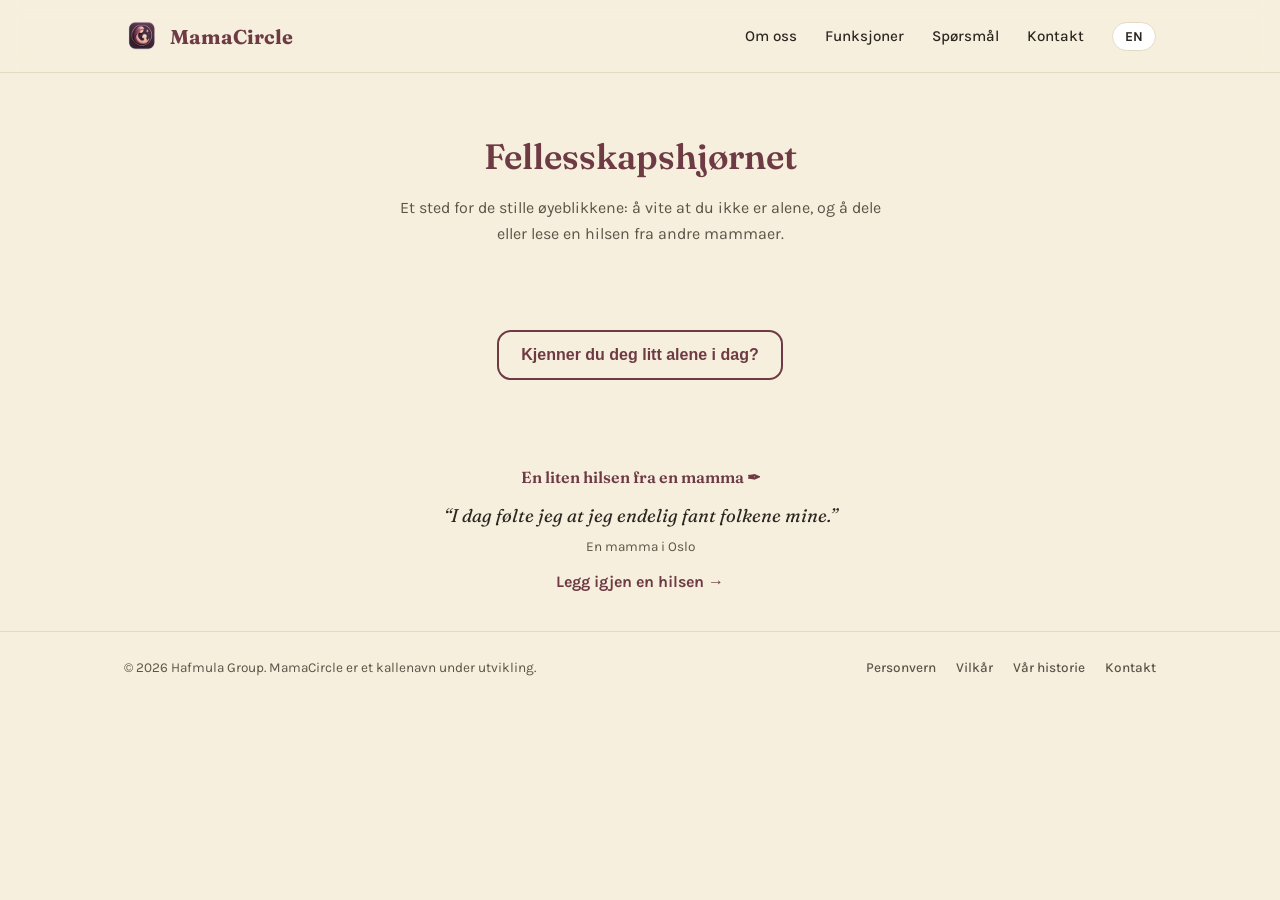
==== community.html @ 59603809 "Declutter the homepage: 15 sections down to 8 Folds languages badges + a short founder mention into " ====
<!doctype html>
<html lang="nb" data-lang="nb">
<head>
<meta charset="UTF-8">
<meta name="viewport" content="width=device-width, initial-scale=1.0">
<title>Fellesskapshjørnet – MamaCircle</title>
<meta name="description" content="Et sted for de stille øyeblikkene: å vite at du ikke er alene, og å dele eller lese en hilsen fra andre mammaer.">
<meta property="og:title" content="Fellesskapshjørnet – MamaCircle">
<meta property="og:description" content="Et sted for de stille øyeblikkene: å vite at du ikke er alene, og å dele eller lese en hilsen fra andre mammaer.">
<meta property="og:image" content="https://mamacircle.no/assets/icons/og-image.jpg">
<meta property="og:type" content="website">
<meta property="og:url" content="https://mamacircle.no/community.html">
<meta name="twitter:card" content="summary_large_image">
<link rel="icon" type="image/png" sizes="32x32" href="assets/icons/favicon-32.png">
<link rel="icon" type="image/png" sizes="16x16" href="assets/icons/favicon-16.png">
<link rel="apple-touch-icon" sizes="180x180" href="assets/icons/apple-touch-icon.png">
<link rel="preconnect" href="https://fonts.googleapis.com">
<link rel="preconnect" href="https://fonts.gstatic.com" crossorigin>
<link href="https://fonts.googleapis.com/css2?family=Fraunces:opsz,wght@9..144,600;9..144,700&family=Karla:wght@400;500;700&display=swap" rel="stylesheet">
<link rel="stylesheet" href="styles.css">
</head>
<body>

<header class="site-header">
  <div class="wrap header-inner">
    <a class="brand" href="index.html">
      <img src="assets/icons/logo-96.png" alt="" width="36" height="36">
      <span>MamaCircle</span>
    </a>
    <nav class="header-nav">
      <a href="index.html#about" data-i18n="nav.about">Om oss</a>
      <a href="index.html#features" data-i18n="nav.features">Funksjoner</a>
      <a href="faq.html" data-i18n="nav.faq">Spørsmål</a>
      <a href="contact.html" data-i18n="nav.contact">Kontakt</a>
      <button id="lang-toggle" class="lang-toggle" aria-label="Switch language">EN</button>
    </nav>
  </div>
</header>

<main>

  <section class="community-intro">
    <div class="wrap section-teaser">
      <h1 data-i18n="community.page_heading">Fellesskapshjørnet</h1>
      <p data-i18n="community.page_intro">Et sted for de stille øyeblikkene: å vite at du ikke er alene, og å dele eller lese en hilsen fra andre mammaer.</p>
    </div>
  </section>

  <section id="alone" class="alone">
    <div class="wrap alone-inner">
      <button id="alone-prompt-btn" type="button" class="btn btn-secondary" data-i18n="alone.prompt">Kjenner du deg litt alene i dag?</button>
      <div id="alone-reveal" class="alone-reveal" hidden>
        <h3 data-i18n="alone.title">Du er ikke alene.</h3>
        <p data-i18n="alone.body">Et sted i vår krets er det sikkert en annen mamma som er våken med babyen sin akkurat nå, og lurer på om hun er den eneste som har det slik.</p>
        <a class="link-more" href="https://groups.google.com/g/mamacircle-testers" target="_blank" rel="noopener" data-i18n="alone.cta">Bli med i kretsen →</a>
      </div>
    </div>
  </section>

  <section id="note" class="note">
    <div class="wrap note-inner">
      <h3 data-i18n="note.heading">En liten hilsen fra en mamma ✒︎</h3>
      <p id="little-note-text" class="note-text"></p>
      <p id="little-note-place" class="note-place"></p>
      <a class="link-more" href="note.html" data-i18n="note.cta">Legg igjen en hilsen →</a>
    </div>
  </section>

</main>

<footer class="site-footer">
  <div class="wrap footer-inner">
    <span data-i18n="footer.copy">© 2026 Hafmula Group. MamaCircle er et kallenavn under utvikling.</span>
    <div class="footer-links">
      <a href="https://cashmula.github.io/mamacircle-legal/" target="_blank" rel="noopener" data-i18n="footer.privacy">Personvern</a>
      <a href="https://cashmula.github.io/mamacircle-legal/terms/" target="_blank" rel="noopener" data-i18n="footer.terms">Vilkår</a>
      <a href="founder.html" data-i18n="footer.founder">Vår historie</a>
      <a href="contact.html" data-i18n="footer.contact">Kontakt</a>
    </div>
  </div>
</footer>

<script src="i18n.js"></script>
<script src="site.js"></script>
</body>
</html>
---- styles.css ----
:root {
  --cream: #F6EFDD;
  --blush: #E8B4BC;
  --rosewood: #6E3B45;
  --sage: #7E8F6C;
  --mist: #9FB7C0;
  --surface: #FFFFFF;
  --surface-muted: #FBF6EA;
  --border: #E4D9C2;
  --ink: #2C2620;
  --ink-soft: #5C5347;
  --gold: #D9B76A;
}

@media (prefers-color-scheme: dark) {
  :root {
    --cream: #10262D;
    --blush: #B98089;
    --rosewood: #E0A3AC;
    --sage: #A9BD97;
    --mist: #BCD3DA;
    --surface: #16303A;
    --surface-muted: #1B3A45;
    --border: #2A4A55;
    --ink: #F2E9D8;
    --ink-soft: #C9BEAC;
    --gold: #E4C687;
  }
}

* { box-sizing: border-box; }

html, body {
  margin: 0;
  padding: 0;
  background: var(--cream);
  color: var(--ink);
  font-family: "Karla", sans-serif;
  scroll-behavior: smooth;
}

h1, h2, h3 {
  font-family: "Fraunces", serif;
  font-weight: 600;
  line-height: 1.15;
  margin: 0 0 0.5em;
  color: var(--rosewood);
}

p { line-height: 1.6; color: var(--ink-soft); }

a { color: var(--rosewood); text-decoration: none; }
a:hover { text-decoration: underline; }

.wrap {
  max-width: 1080px;
  margin: 0 auto;
  padding: 0 24px;
}

/* Header */
.site-header {
  position: sticky;
  top: 0;
  z-index: 10;
  background: color-mix(in srgb, var(--cream) 88%, transparent);
  backdrop-filter: blur(8px);
  border-bottom: 1px solid var(--border);
}

.header-inner {
  display: flex;
  align-items: center;
  justify-content: space-between;
  height: 72px;
}

.brand {
  display: flex;
  align-items: center;
  gap: 10px;
  font-family: "Fraunces", serif;
  font-weight: 700;
  font-size: 1.25rem;
  color: var(--rosewood);
}
.brand img { border-radius: 10px; }

.header-nav {
  display: flex;
  align-items: center;
  gap: 28px;
}
.header-nav a {
  color: var(--ink);
  font-weight: 500;
  font-size: 0.95rem;
}

.lang-toggle {
  border: 1px solid var(--border);
  background: var(--surface);
  color: var(--ink);
  font-family: "Karla", sans-serif;
  font-weight: 700;
  font-size: 0.85rem;
  padding: 6px 12px;
  border-radius: 999px;
  cursor: pointer;
}
.lang-toggle:hover { border-color: var(--rosewood); color: var(--rosewood); }

/* Hero */
.hero { padding: 64px 0 40px; }

.hero-inner {
  display: grid;
  grid-template-columns: 1.1fr 1fr;
  gap: 48px;
  align-items: center;
}

.hero-copy h1 {
  font-size: clamp(2.1rem, 4vw, 3.2rem);
  max-width: 14ch;
}

.hero-sub {
  font-size: 1.15rem;
  max-width: 42ch;
  margin-bottom: 28px;
}

.hero-actions {
  margin-bottom: 14px;
  display: flex;
  flex-wrap: wrap;
  gap: 14px;
}

.btn {
  display: inline-flex;
  align-items: center;
  gap: 10px;
  padding: 14px 22px;
  border-radius: 14px;
  font-weight: 700;
  font-size: 1rem;
  cursor: pointer;
  border: 2px solid transparent;
}

.btn-secondary {
  background: transparent;
  border-color: var(--rosewood);
  color: var(--rosewood);
}
.btn-secondary:hover { background: color-mix(in srgb, var(--rosewood) 10%, transparent); text-decoration: none; }

.btn-primary {
  background: var(--rosewood);
  color: var(--cream);
}
.btn-primary:hover { background: color-mix(in srgb, var(--rosewood) 88%, black); text-decoration: none; }

.play-badge small {
  display: block;
  font-weight: 400;
  font-size: 0.72rem;
  opacity: 0.85;
  text-transform: none;
}
.play-badge span { line-height: 1.2; font-size: 1.05rem; }

.hero-note {
  font-size: 0.85rem;
  color: var(--ink-soft);
  max-width: 38ch;
}

.hero-art {
  position: relative;
  height: 420px;
  display: flex;
  justify-content: center;
}
.phone-shot {
  position: absolute;
  width: 200px;
  border-radius: 22px;
  box-shadow: 0 24px 48px -12px color-mix(in srgb, var(--rosewood) 35%, transparent);
  border: 6px solid var(--surface);
}
.phone-shot-1 { top: 0; left: 38%; z-index: 2; }
.phone-shot-2 { top: 60px; left: 4%; transform: rotate(-6deg); z-index: 1; }

/* Features */
.features { padding: 56px 0; background: var(--surface-muted); border-top: 1px solid var(--border); border-bottom: 1px solid var(--border); }
.features h2 { text-align: center; font-size: clamp(1.6rem, 3vw, 2.2rem); margin-bottom: 40px; }

.feature-grid {
  display: grid;
  grid-template-columns: repeat(4, 1fr);
  gap: 24px;
}

.feature-card {
  background: var(--surface);
  border: 1px solid var(--border);
  border-radius: 18px;
  padding: 20px;
  display: flex;
  flex-direction: column;
}

.feature-shot {
  width: 100%;
  border-radius: 12px;
  margin-bottom: 16px;
  border: 1px solid var(--border);
}

.feature-card h3 {
  font-size: 1.1rem;
  margin-bottom: 8px;
}

.feature-card p {
  font-size: 0.92rem;
  margin: 0;
}

/* Privacy */
.privacy { padding: 64px 0; }
.privacy-inner {
  display: grid;
  grid-template-columns: 1fr auto;
  gap: 48px;
  align-items: center;
}

.privacy-list {
  padding: 0;
  margin: 0 0 20px;
  list-style: none;
  display: flex;
  flex-direction: column;
  gap: 12px;
}
.privacy-list li {
  padding-left: 28px;
  position: relative;
  color: var(--ink-soft);
}
.privacy-list li::before {
  content: "✓";
  position: absolute;
  left: 0;
  color: var(--sage);
  font-weight: 700;
}

.link-more { font-weight: 700; }

.privacy-art {
  width: 160px;
  height: 160px;
  border-radius: 32px;
  background: var(--surface-muted);
  border: 1px solid var(--border);
  display: flex;
  align-items: center;
  justify-content: center;
}

/* Hero additions: kicker, tagline, needs-today chips */
.hero-kicker {
  font-family: "Karla", sans-serif;
  font-weight: 700;
  font-size: 0.85rem;
  letter-spacing: 0.03em;
  text-transform: uppercase;
  color: var(--sage);
  margin: 0 0 10px;
}
.hero-tagline {
  font-family: "Fraunces", serif;
  font-weight: 600;
  font-size: 1.15rem;
  color: var(--rosewood);
  margin: -8px 0 16px;
}
.hero-needs { margin-top: 28px; }
.hero-needs-heading {
  font-weight: 700;
  font-size: 0.9rem;
  color: var(--ink);
  margin: 0 0 10px;
}
.hero-needs-row { display: flex; flex-wrap: wrap; gap: 10px; }
.need-chip {
  display: inline-block;
  padding: 8px 14px;
  border-radius: 999px;
  background: var(--surface);
  border: 1px solid var(--border);
  color: var(--ink);
  font-size: 0.85rem;
  font-weight: 500;
}
.need-chip:hover { border-color: var(--rosewood); color: var(--rosewood); text-decoration: none; }

/* About */
.about { padding: 56px 0; }
.about h2 { text-align: center; margin-bottom: 32px; font-size: clamp(1.6rem, 3vw, 2.2rem); }
.about-grid { display: grid; grid-template-columns: repeat(3, 1fr); gap: 24px; }
.about-card {
  background: var(--surface);
  border: 1px solid var(--border);
  border-radius: 18px;
  padding: 22px;
}
.about-card h3 { font-size: 1.05rem; margin-bottom: 8px; }
.about-card p { font-size: 0.92rem; margin: 0; }
.about .language-badges { margin-top: 32px; }
.about-founder-mention { text-align: center; font-size: 0.9rem; color: var(--ink-soft); margin-top: 12px; }
.about-founder-mention .link-more { margin-left: 6px; }

/* Founder */
.founder { padding: 64px 0; background: var(--surface-muted); border-top: 1px solid var(--border); border-bottom: 1px solid var(--border); }
.founder-inner { max-width: 720px; margin: 0 auto; text-align: center; }
.founder-copy { text-align: left; }
.founder-copy h2 { text-align: center; margin-bottom: 20px; }
.founder-signature {
  font-family: "Fraunces", serif;
  font-weight: 700;
  color: var(--rosewood);
  margin-top: 20px;
}

/* Languages */
.languages { padding: 56px 0; text-align: center; }
.languages h2 { margin-bottom: 24px; font-size: clamp(1.6rem, 3vw, 2.2rem); }
.language-badges { display: flex; flex-wrap: wrap; justify-content: center; gap: 10px; margin-bottom: 20px; }
.lang-badge {
  padding: 8px 16px;
  border-radius: 999px;
  background: var(--surface);
  border: 1px solid var(--border);
  font-size: 0.9rem;
  font-weight: 500;
}
.languages-tagline {
  font-family: "Fraunces", serif;
  font-weight: 600;
  color: var(--rosewood);
  font-size: 1.1rem;
  margin: 0;
}

/* Men With Babies */
.menwithbabies { padding: 8px 0 40px; }
.menwithbabies-inner {
  max-width: 480px;
  margin: 0 auto;
  text-align: center;
  background: var(--surface);
  border: 1px dashed var(--border);
  border-radius: 18px;
  padding: 24px;
}
.badge-soon {
  display: inline-block;
  background: var(--gold);
  color: var(--ink);
  font-weight: 700;
  font-size: 0.72rem;
  text-transform: uppercase;
  letter-spacing: 0.04em;
  padding: 4px 12px;
  border-radius: 999px;
  margin-bottom: 10px;
}
.menwithbabies-inner h3 { margin-bottom: 6px; font-size: 1.05rem; }
.menwithbabies-inner p { margin: 0; font-size: 0.9rem; }

/* Community teaser (homepage) + intro (community.html) */
.community-teaser { padding: 56px 0; }
.community-intro { padding: 64px 0 24px; }
.community-intro h1 { text-align: center; font-size: clamp(1.6rem, 3vw, 2.2rem); }

/* You're not alone */
.alone { padding: 48px 0; text-align: center; }
.alone-inner { max-width: 560px; margin: 0 auto; }
.alone-reveal {
  margin-top: 20px;
  padding: 20px;
  background: var(--surface-muted);
  border: 1px solid var(--border);
  border-radius: 18px;
}
.alone-reveal h3 { margin-bottom: 8px; }
.alone-reveal p { margin-bottom: 12px; }

/* Little note */
.note { padding: 40px 0; text-align: center; }
.note-inner { max-width: 520px; margin: 0 auto; }
.note h3 { font-size: 1rem; margin-bottom: 14px; }
.note-text {
  font-family: "Fraunces", serif;
  font-style: italic;
  font-size: 1.15rem;
  color: var(--ink);
  margin: 0 0 6px;
}
.note-place { font-size: 0.85rem; color: var(--ink-soft); margin: 0 0 14px; }

/* Leave-a-note page (note.html): a real form, not a mailto link */
.write-note { padding: 64px 0 80px; }
.write-note h2 { font-size: clamp(1.6rem, 3vw, 2.2rem); }
.note-form { display: flex; flex-direction: column; gap: 10px; margin-top: 20px; text-align: left; }
.note-form label { font-size: 0.85rem; color: var(--ink-soft); margin-top: 6px; }
.note-form textarea,
.note-form input[type="text"] {
  padding: 12px 16px;
  border-radius: 12px;
  border: 1px solid var(--border);
  background: var(--surface);
  color: var(--ink);
  font-family: "Karla", sans-serif;
  font-size: 0.95rem;
  resize: vertical;
}
.note-form button { margin-top: 6px; align-self: flex-start; }
.note-form-note { font-size: 0.85rem; color: var(--ink-soft); margin-top: 16px; }

/* Stats */
.stats { padding: 56px 0; text-align: center; background: var(--surface-muted); border-top: 1px solid var(--border); border-bottom: 1px solid var(--border); }
.stats h2 { margin-bottom: 20px; font-size: clamp(1.6rem, 3vw, 2.2rem); }
.stats-numbers { display: flex; justify-content: center; gap: 48px; flex-wrap: wrap; }
.stat-item { display: flex; flex-direction: column; align-items: center; }
.stat-number {
  font-family: "Fraunces", serif;
  font-weight: 700;
  font-size: clamp(1.8rem, 4vw, 2.6rem);
  color: var(--rosewood);
}
.stat-label { font-size: 0.85rem; color: var(--ink-soft); text-transform: uppercase; letter-spacing: 0.03em; }

/* Testimonials */
.testimonials { padding: 56px 0; }
.testimonials h2 { text-align: center; margin-bottom: 24px; font-size: clamp(1.6rem, 3vw, 2.2rem); }
.testimonials-empty, #testimonials-empty { text-align: center; max-width: 440px; margin: 0 auto; }
.testimonials-list { display: grid; grid-template-columns: repeat(3, 1fr); gap: 20px; }
.testimonial-card {
  background: var(--surface);
  border: 1px solid var(--border);
  border-radius: 18px;
  padding: 20px;
  margin: 0;
}
.testimonial-card p { font-style: italic; margin: 0 0 10px; }
.testimonial-card cite { font-size: 0.85rem; color: var(--ink-soft); }

/* Contact */
.contact { padding: 56px 0; text-align: center; }
.contact h2 { margin-bottom: 8px; }
.contact-buttons { display: flex; flex-wrap: wrap; justify-content: center; gap: 12px; margin-top: 20px; }

/* Newsletter */
.newsletter { padding: 56px 0; background: var(--surface-muted); border-top: 1px solid var(--border); border-bottom: 1px solid var(--border); text-align: center; }
.newsletter-inner { max-width: 480px; margin: 0 auto; }
.newsletter-form { display: flex; gap: 10px; margin-top: 20px; }
.newsletter-form input {
  flex: 1;
  padding: 12px 16px;
  border-radius: 12px;
  border: 1px solid var(--border);
  background: var(--surface);
  color: var(--ink);
  font-family: "Karla", sans-serif;
  font-size: 0.95rem;
}
.newsletter-status { margin-top: 14px; font-size: 0.9rem; color: var(--ink-soft); }
.newsletter-secondary { display: block; margin-top: 18px; font-size: 0.85rem; }

/* FAQ */
.faq { padding: 56px 0 80px; }
.faq h2 { text-align: center; margin-bottom: 32px; font-size: clamp(1.6rem, 3vw, 2.2rem); }
.faq-item {
  max-width: 720px;
  margin: 0 auto 24px;
  padding-bottom: 24px;
  border-bottom: 1px solid var(--border);
}
.faq-item:last-child { border-bottom: none; }
.faq-item h3 { font-size: 1.05rem; margin-bottom: 6px; color: var(--ink); }
.faq-item p { margin: 0; font-size: 0.95rem; }

/* Homepage teaser stubs (faq/contact/founder full content lives on its own
   page; these are the short "read more" previews left at the same section
   id so old anchor links keep resolving to something real). */
.section-teaser { max-width: 560px; margin: 0 auto; text-align: center; }
.section-teaser p { margin: 0 0 12px; }

/* Footer */
.site-footer {
  border-top: 1px solid var(--border);
  padding: 28px 0;
}
.footer-inner {
  display: flex;
  justify-content: space-between;
  align-items: center;
  flex-wrap: wrap;
  gap: 12px;
  font-size: 0.85rem;
  color: var(--ink-soft);
}
.footer-links { display: flex; gap: 20px; }
.footer-links a { color: var(--ink-soft); font-weight: 500; }
.footer-links a:hover { color: var(--rosewood); }

@media (max-width: 900px) {
  .feature-grid { grid-template-columns: repeat(2, 1fr); }
  .hero-inner { grid-template-columns: 1fr; }
  .hero-art { height: 320px; margin-top: 24px; }
  .privacy-inner { grid-template-columns: 1fr; text-align: center; }
  .privacy-list { text-align: left; }
  .privacy-art { margin: 0 auto; }
  .about-grid { grid-template-columns: 1fr; }
  .testimonials-list { grid-template-columns: 1fr; }
  .founder-copy { text-align: center; }
}

@media (max-width: 620px) {
  .header-nav { gap: 14px; }
  .header-nav a:not(.lang-toggle) { display: none; }
  .feature-grid { grid-template-columns: 1fr; }
  .hero { padding: 40px 0 24px; }
  .hero-art { height: 280px; }
  .phone-shot { width: 150px; }
  .newsletter-form { flex-direction: column; }
  .stats-numbers { gap: 28px; }
}
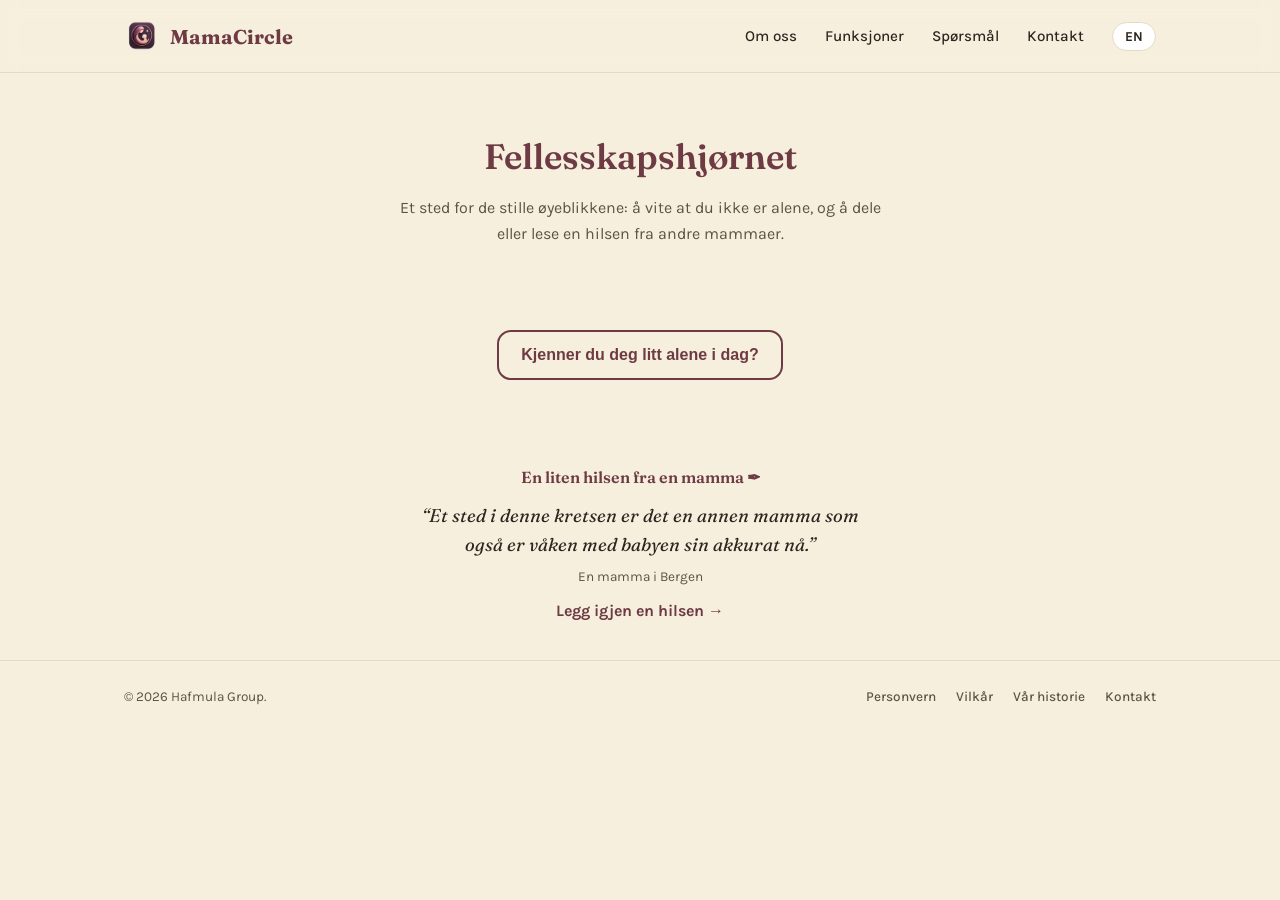
==== commit 53926d9c: "Clarify download steps, drop working-name disclaimer, update FAQ copy Adds a numbered "how to get th" ====
--- a/community.html
+++ b/community.html
@@ -29,7 +29,7 @@
     </a>
     <nav class="header-nav">
       <a href="index.html#about" data-i18n="nav.about">Om oss</a>
-      <a href="index.html#features" data-i18n="nav.features">Funksjoner</a>
+      <a href="features.html" data-i18n="nav.features">Funksjoner</a>
       <a href="faq.html" data-i18n="nav.faq">Spørsmål</a>
       <a href="contact.html" data-i18n="nav.contact">Kontakt</a>
       <button id="lang-toggle" class="lang-toggle" aria-label="Switch language">EN</button>
@@ -70,7 +70,7 @@
 
 <footer class="site-footer">
   <div class="wrap footer-inner">
-    <span data-i18n="footer.copy">© 2026 Hafmula Group. MamaCircle er et kallenavn under utvikling.</span>
+    <span data-i18n="footer.copy">© 2026 Hafmula Group.</span>
     <div class="footer-links">
       <a href="https://cashmula.github.io/mamacircle-legal/" target="_blank" rel="noopener" data-i18n="footer.privacy">Personvern</a>
       <a href="https://cashmula.github.io/mamacircle-legal/terms/" target="_blank" rel="noopener" data-i18n="footer.terms">Vilkår</a>
--- a/styles.css
+++ b/styles.css
@@ -172,11 +172,51 @@
 }
 .play-badge span { line-height: 1.2; font-size: 1.05rem; }
 
+.btn-disabled {
+  position: relative;
+  opacity: 0.5;
+  cursor: not-allowed;
+  pointer-events: none;
+}
+
+.coming-soon-badge {
+  position: absolute;
+  top: -8px;
+  right: -10px;
+  background: var(--rosewood);
+  color: var(--cream);
+  font-size: 0.62rem;
+  font-weight: 700;
+  text-transform: uppercase;
+  letter-spacing: 0.03em;
+  padding: 3px 8px;
+  border-radius: 999px;
+  white-space: nowrap;
+}
+
 .hero-note {
   font-size: 0.85rem;
   color: var(--ink-soft);
   max-width: 38ch;
 }
+
+.hero-download-steps {
+  font-size: 0.85rem;
+  color: var(--ink-soft);
+  max-width: 42ch;
+  margin: 0 0 14px;
+  padding-left: 0;
+}
+.hero-download-steps-heading {
+  font-weight: 700;
+  color: var(--ink);
+  margin-bottom: 6px;
+}
+.hero-download-steps-list {
+  margin: 0;
+  padding-left: 1.3em;
+}
+.hero-download-steps-list li { margin-bottom: 3px; }
 
 .hero-art {
   position: relative;
@@ -197,6 +237,7 @@
 /* Features */
 .features { padding: 56px 0; background: var(--surface-muted); border-top: 1px solid var(--border); border-bottom: 1px solid var(--border); }
 .features h2 { text-align: center; font-size: clamp(1.6rem, 3vw, 2.2rem); margin-bottom: 40px; }
+.features-teaser h2 { margin-bottom: 12px; }
 
 .feature-grid {
   display: grid;
@@ -466,6 +507,7 @@
 .contact { padding: 56px 0; text-align: center; }
 .contact h2 { margin-bottom: 8px; }
 .contact-buttons { display: flex; flex-wrap: wrap; justify-content: center; gap: 12px; margin-top: 20px; }
+.contact-business { margin-top: 28px; font-size: 0.9rem; }
 
 /* Newsletter */
 .newsletter { padding: 56px 0; background: var(--surface-muted); border-top: 1px solid var(--border); border-bottom: 1px solid var(--border); text-align: center; }
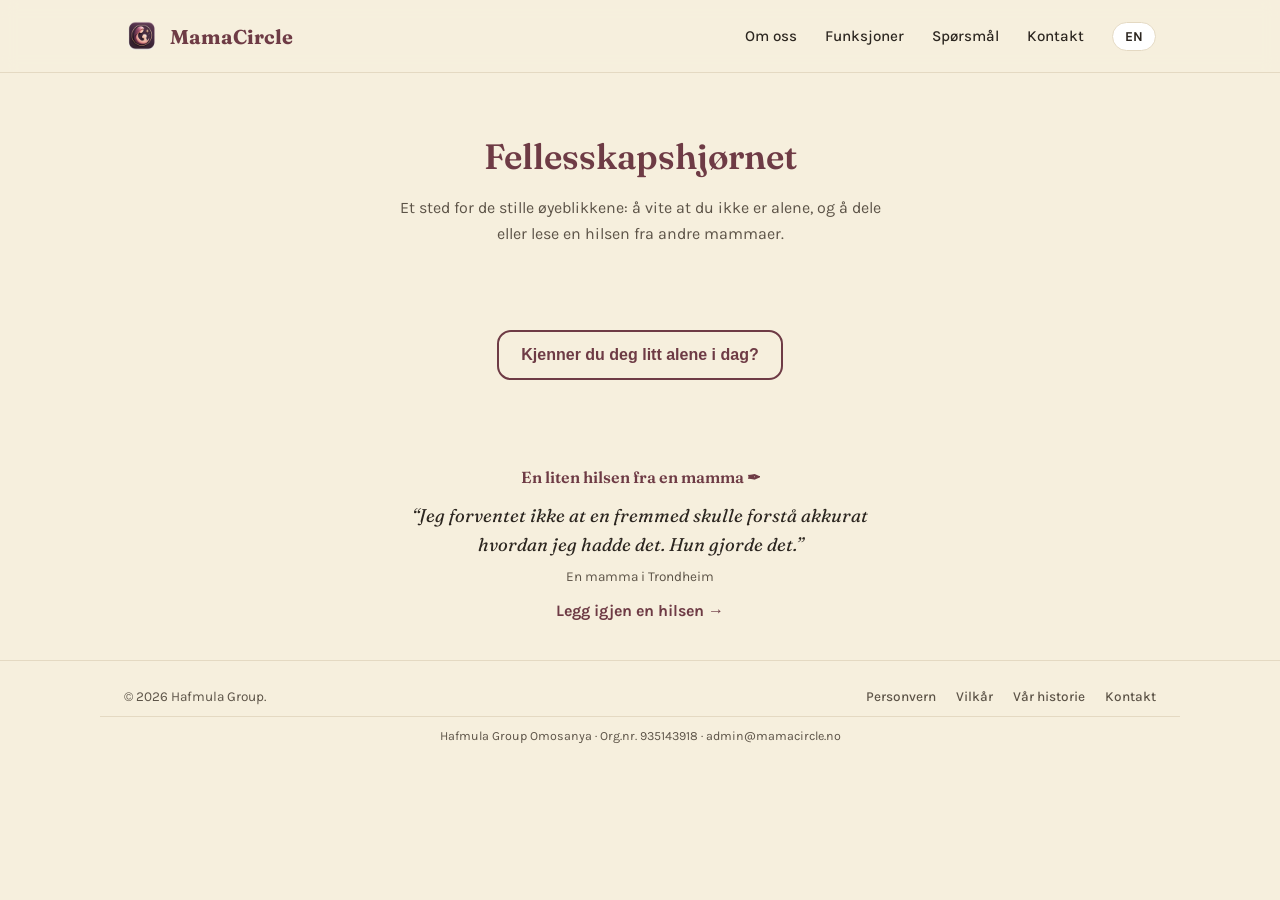
==== commit 3b5681f8: "Add org number, legal name, and contact to site footer Vipps MobilePay's Login KYC review requires o" ====
--- a/community.html
+++ b/community.html
@@ -78,6 +78,7 @@
       <a href="contact.html" data-i18n="footer.contact">Kontakt</a>
     </div>
   </div>
+  <div class="wrap footer-legal" data-i18n="footer.legal">Hafmula Group Omosanya &middot; Org.nr. 935143918 &middot; <a href="mailto:admin@mamacircle.no">admin@mamacircle.no</a></div>
 </footer>
 
 <script src="i18n.js"></script>
--- a/styles.css
+++ b/styles.css
@@ -163,36 +163,14 @@
 }
 .btn-primary:hover { background: color-mix(in srgb, var(--rosewood) 88%, black); text-decoration: none; }
 
-.play-badge small {
+.store-badge small {
   display: block;
   font-weight: 400;
   font-size: 0.72rem;
   opacity: 0.85;
   text-transform: none;
 }
-.play-badge span { line-height: 1.2; font-size: 1.05rem; }
-
-.btn-disabled {
-  position: relative;
-  opacity: 0.5;
-  cursor: not-allowed;
-  pointer-events: none;
-}
-
-.coming-soon-badge {
-  position: absolute;
-  top: -8px;
-  right: -10px;
-  background: var(--rosewood);
-  color: var(--cream);
-  font-size: 0.62rem;
-  font-weight: 700;
-  text-transform: uppercase;
-  letter-spacing: 0.03em;
-  padding: 3px 8px;
-  border-radius: 999px;
-  white-space: nowrap;
-}
+.store-badge span { line-height: 1.2; font-size: 1.05rem; }
 
 .hero-note {
   font-size: 0.85rem;
@@ -206,6 +184,9 @@
   max-width: 42ch;
   margin: 0 0 14px;
   padding-left: 0;
+}
+.hero-download-steps-iphone-note {
+  margin: 0 0 10px;
 }
 .hero-download-steps-heading {
   font-weight: 700;
@@ -561,6 +542,15 @@
 }
 .footer-links { display: flex; gap: 20px; }
 .footer-links a { color: var(--ink-soft); font-weight: 500; }
+.footer-legal {
+  margin-top: 12px;
+  padding-top: 12px;
+  border-top: 1px solid var(--border);
+  font-size: 0.78rem;
+  color: var(--ink-soft);
+  text-align: center;
+}
+.footer-legal a { color: var(--ink-soft); }
 .footer-links a:hover { color: var(--rosewood); }
 
 @media (max-width: 900px) {
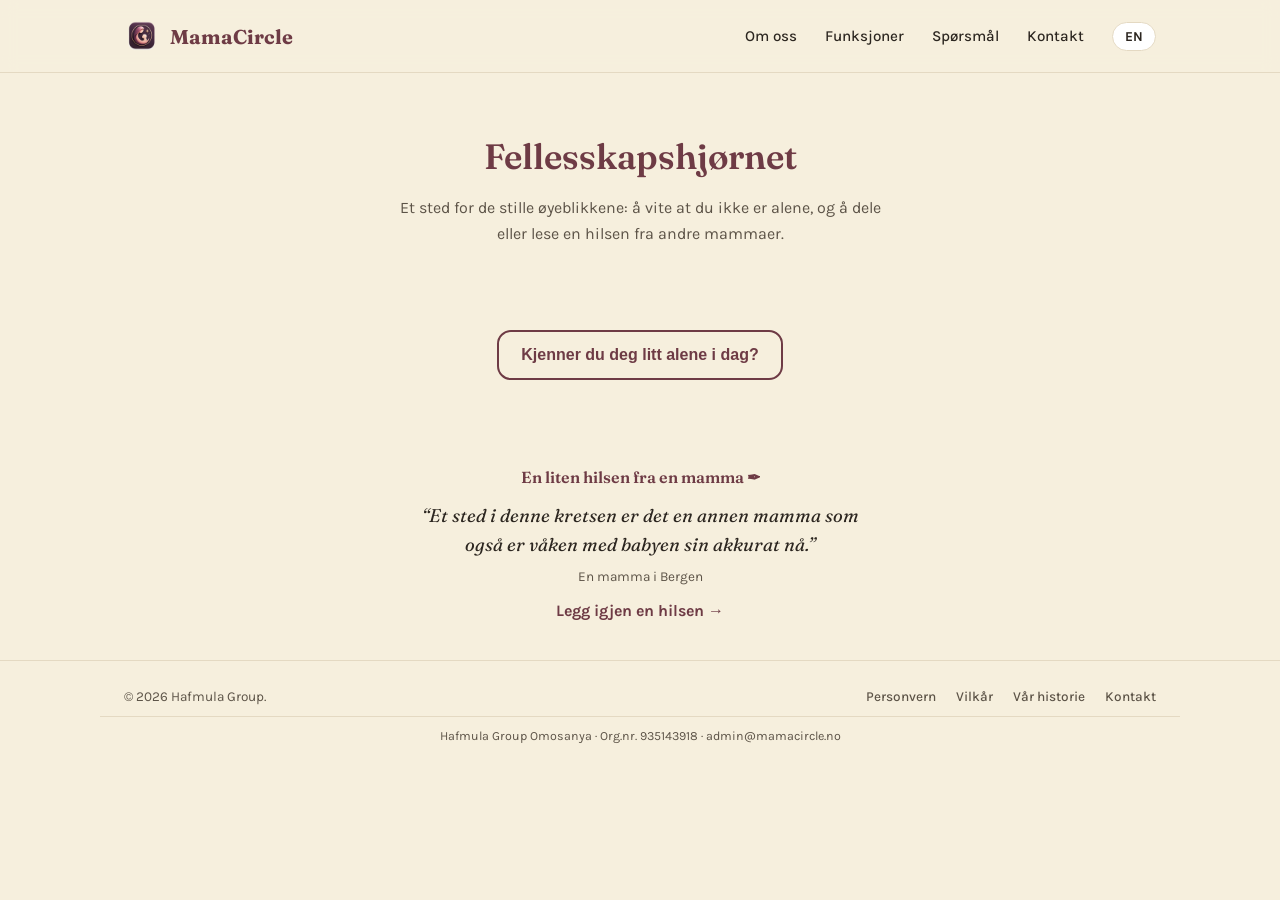
==== commit 8a85fb63: "Android is live on Google Play: link the store directly Drop the closed-testing route (tester Google" ====
--- a/community.html
+++ b/community.html
@@ -52,7 +52,7 @@
       <div id="alone-reveal" class="alone-reveal" hidden>
         <h3 data-i18n="alone.title">Du er ikke alene.</h3>
         <p data-i18n="alone.body">Et sted i vår krets er det sikkert en annen mamma som er våken med babyen sin akkurat nå, og lurer på om hun er den eneste som har det slik.</p>
-        <a class="link-more" href="https://groups.google.com/g/mamacircle-testers" target="_blank" rel="noopener" data-i18n="alone.cta">Bli med i kretsen →</a>
+        <a class="link-more" href="index.html#top" data-i18n="alone.cta">Bli med i kretsen →</a>
       </div>
     </div>
   </section>
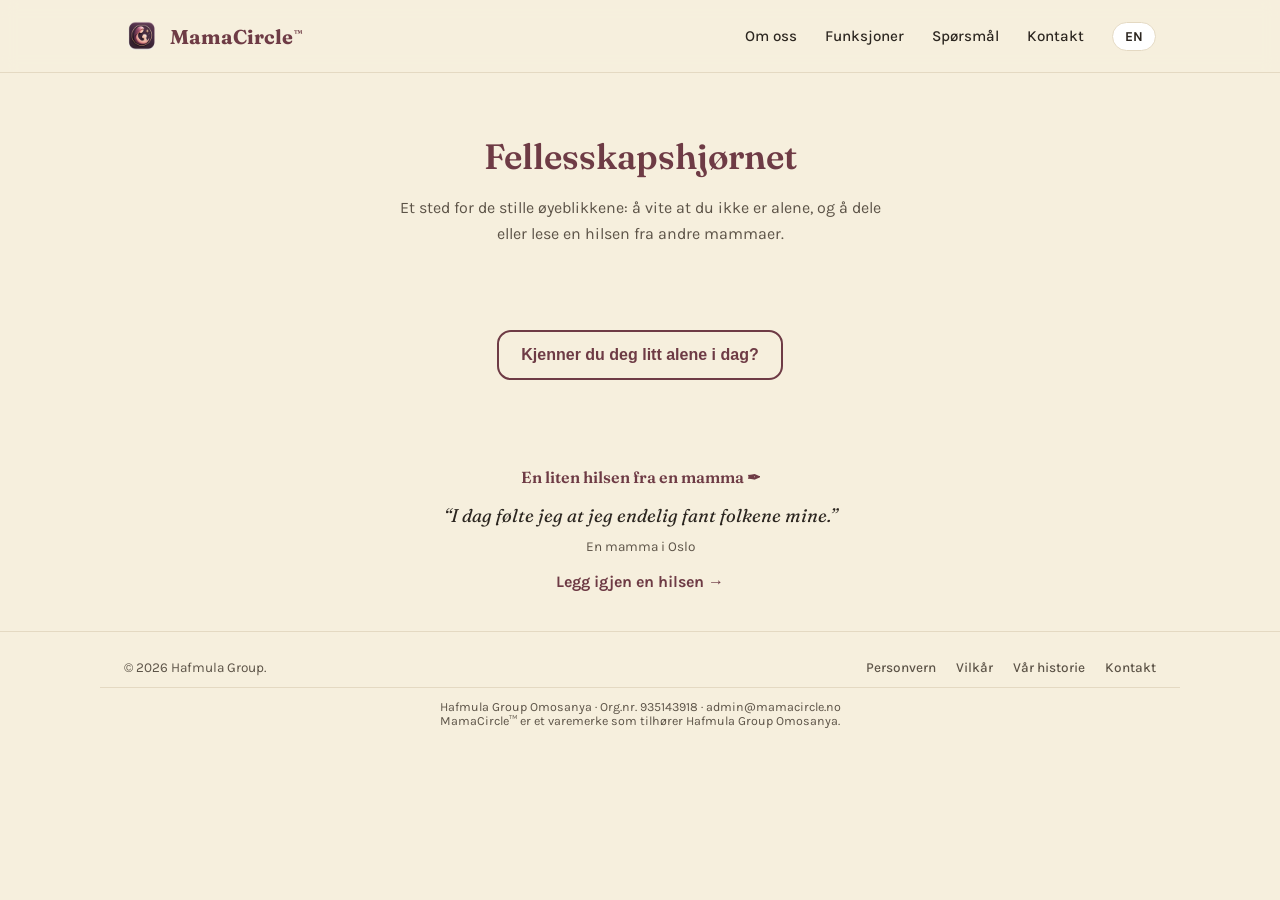
==== commit f17d8861: "MamaCircle™: trademark mark in the header and a trademark line in the footer The word mark MAMACIRCL" ====
--- a/community.html
+++ b/community.html
@@ -25,7 +25,7 @@
   <div class="wrap header-inner">
     <a class="brand" href="index.html">
       <img src="assets/icons/logo-96.png" alt="" width="36" height="36">
-      <span>MamaCircle</span>
+      <span>MamaCircle<sup class="tm" aria-hidden="true">™</sup></span>
     </a>
     <nav class="header-nav">
       <a href="index.html#about" data-i18n="nav.about">Om oss</a>
--- a/styles.css
+++ b/styles.css
@@ -575,3 +575,6 @@
   .newsletter-form { flex-direction: column; }
   .stats-numbers { gap: 28px; }
 }
+
+/* Trademark mark after the name in the header (MAMACIRCLE, application 202613365, 2026-10-31; ® once registered). */
+.brand .tm { font-size: .42em; font-weight: 500; vertical-align: super; margin-left: 1px; letter-spacing: 0; }
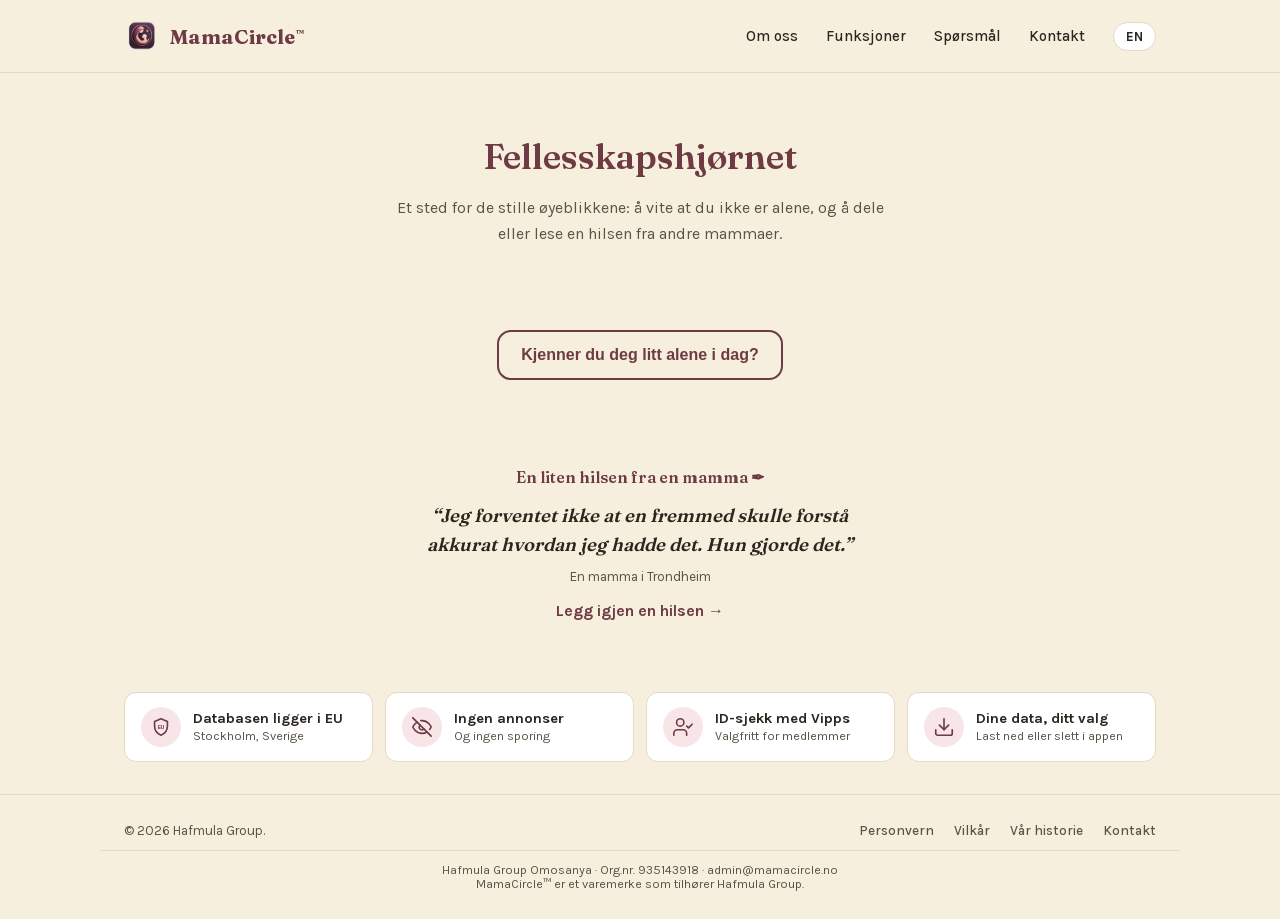
==== commit 80c521e2: "Trust strip above the footer; fonts served from this site, not Google Four tiles on the seven main p" ====
--- a/community.html
+++ b/community.html
@@ -14,9 +14,8 @@
 <link rel="icon" type="image/png" sizes="32x32" href="assets/icons/favicon-32.png">
 <link rel="icon" type="image/png" sizes="16x16" href="assets/icons/favicon-16.png">
 <link rel="apple-touch-icon" sizes="180x180" href="assets/icons/apple-touch-icon.png">
-<link rel="preconnect" href="https://fonts.googleapis.com">
-<link rel="preconnect" href="https://fonts.gstatic.com" crossorigin>
-<link href="https://fonts.googleapis.com/css2?family=Fraunces:opsz,wght@9..144,600;9..144,700&family=Karla:wght@400;500;700&display=swap" rel="stylesheet">
+<link rel="preload" href="assets/fonts/karla-latin.woff2" as="font" type="font/woff2" crossorigin>
+<link rel="preload" href="assets/fonts/fraunces-latin.woff2" as="font" type="font/woff2" crossorigin>
 <link rel="stylesheet" href="styles.css">
 </head>
 <body>
@@ -68,6 +67,30 @@
 
 </main>
 
+<section class="trust" aria-labelledby="trust-heading">
+  <div class="wrap">
+    <h2 id="trust-heading" class="visually-hidden" data-i18n="trust.heading">Personvern og trygghet</h2>
+    <ul class="trust-grid">
+      <li><a class="trust-item" href="https://cashmula.github.io/mamacircle-legal/#transfers" target="_blank" rel="noopener">
+        <span class="trust-icon" aria-hidden="true"><svg viewBox="0 0 24 24" fill="none" stroke="currentColor" stroke-width="1.8" stroke-linecap="round" stroke-linejoin="round"><path d="M12 3l7 3v5c0 4.5-3 8.5-7 10-4-1.5-7-5.5-7-10V6l7-3z"/><text x="12" y="14.6" text-anchor="middle" font-size="6.6" font-weight="700" fill="currentColor" stroke="none">EU</text></svg></span>
+        <span class="trust-text"><span class="trust-title" data-i18n="trust.eu">Databasen ligger i EU</span><span class="trust-sub" data-i18n="trust.euSub">Stockholm, Sverige</span></span>
+      </a></li>
+      <li><a class="trust-item" href="https://cashmula.github.io/mamacircle-legal/#use" target="_blank" rel="noopener">
+        <span class="trust-icon" aria-hidden="true"><svg viewBox="0 0 24 24" fill="none" stroke="currentColor" stroke-width="1.8" stroke-linecap="round" stroke-linejoin="round"><path d="M9.88 9.88a3 3 0 1 0 4.24 4.24"/><path d="M10.73 5.08A10.43 10.43 0 0 1 12 5c7 0 10 7 10 7a13.16 13.16 0 0 1-1.67 2.68"/><path d="M6.61 6.61A13.53 13.53 0 0 0 2 12s3 7 10 7a9.74 9.74 0 0 0 5.39-1.61"/><line x1="2" y1="2" x2="22" y2="22"/></svg></span>
+        <span class="trust-text"><span class="trust-title" data-i18n="trust.ads">Ingen annonser</span><span class="trust-sub" data-i18n="trust.adsSub">Og ingen sporing</span></span>
+      </a></li>
+      <li><a class="trust-item" href="https://cashmula.github.io/mamacircle-legal/#collect" target="_blank" rel="noopener">
+        <span class="trust-icon" aria-hidden="true"><svg viewBox="0 0 24 24" fill="none" stroke="currentColor" stroke-width="1.8" stroke-linecap="round" stroke-linejoin="round"><path d="M16 21v-2a4 4 0 0 0-4-4H6a4 4 0 0 0-4 4v2"/><circle cx="9" cy="7" r="4"/><polyline points="16 11 18 13 22 9"/></svg></span>
+        <span class="trust-text"><span class="trust-title" data-i18n="trust.vipps">ID-sjekk med Vipps</span><span class="trust-sub" data-i18n="trust.vippsSub">Valgfritt for medlemmer</span></span>
+      </a></li>
+      <li><a class="trust-item" href="https://cashmula.github.io/mamacircle-legal/#rights" target="_blank" rel="noopener">
+        <span class="trust-icon" aria-hidden="true"><svg viewBox="0 0 24 24" fill="none" stroke="currentColor" stroke-width="1.8" stroke-linecap="round" stroke-linejoin="round"><path d="M21 15v4a2 2 0 0 1-2 2H5a2 2 0 0 1-2-2v-4"/><polyline points="7 10 12 15 17 10"/><line x1="12" y1="15" x2="12" y2="3"/></svg></span>
+        <span class="trust-text"><span class="trust-title" data-i18n="trust.data">Dine data, ditt valg</span><span class="trust-sub" data-i18n="trust.dataSub">Last ned eller slett i appen</span></span>
+      </a></li>
+    </ul>
+  </div>
+</section>
+
 <footer class="site-footer">
   <div class="wrap footer-inner">
     <span data-i18n="footer.copy">© 2026 Hafmula Group.</span>
--- a/styles.css
+++ b/styles.css
@@ -1,3 +1,41 @@
+/* Fonts are served from this site, never from Google: loading them from
+   fonts.googleapis.com sent every visitor's IP address to Google
+   (2026-11-18). Fraunces and Karla, SIL Open Font License 1.1 (licences in
+   assets/fonts/). Variable files from Google Fonts, latin and latin-ext only;
+   the browser fetches latin-ext only for a character in its unicode-range. */
+@font-face {
+  font-family: "Fraunces";
+  font-style: normal;
+  font-weight: 600 700;
+  font-display: swap;
+  src: url(assets/fonts/fraunces-latin-ext.woff2) format("woff2");
+  unicode-range: U+0100-02BA, U+02BD-02C5, U+02C7-02CC, U+02CE-02D7, U+02DD-02FF, U+0304, U+0308, U+0329, U+1D00-1DBF, U+1E00-1E9F, U+1EF2-1EFF, U+2020, U+20A0-20AB, U+20AD-20C4, U+2113, U+2C60-2C7F, U+A720-A7FF;
+}
+@font-face {
+  font-family: "Fraunces";
+  font-style: normal;
+  font-weight: 600 700;
+  font-display: swap;
+  src: url(assets/fonts/fraunces-latin.woff2) format("woff2");
+  unicode-range: U+0000-00FF, U+0131, U+0152-0153, U+02BB-02BC, U+02C6, U+02DA, U+02DC, U+0304, U+0308, U+0329, U+2000-206F, U+20AC, U+2122, U+2191, U+2193, U+2212, U+2215, U+FEFF, U+FFFD;
+}
+@font-face {
+  font-family: "Karla";
+  font-style: normal;
+  font-weight: 400 700;
+  font-display: swap;
+  src: url(assets/fonts/karla-latin-ext.woff2) format("woff2");
+  unicode-range: U+0100-02BA, U+02BD-02C5, U+02C7-02CC, U+02CE-02D7, U+02DD-02FF, U+0304, U+0308, U+0329, U+1D00-1DBF, U+1E00-1E9F, U+1EF2-1EFF, U+2020, U+20A0-20AB, U+20AD-20C4, U+2113, U+2C60-2C7F, U+A720-A7FF;
+}
+@font-face {
+  font-family: "Karla";
+  font-style: normal;
+  font-weight: 400 700;
+  font-display: swap;
+  src: url(assets/fonts/karla-latin.woff2) format("woff2");
+  unicode-range: U+0000-00FF, U+0131, U+0152-0153, U+02BB-02BC, U+02C6, U+02DA, U+02DC, U+0304, U+0308, U+0329, U+2000-206F, U+20AC, U+2122, U+2191, U+2193, U+2212, U+2215, U+FEFF, U+FFFD;
+}
+
 :root {
   --cream: #F6EFDD;
   --blush: #E8B4BC;
@@ -578,3 +616,49 @@
 
 /* Trademark mark after the name in the header (MAMACIRCLE, application 202613365, 2026-10-31; ® once registered). */
 .brand .tm { font-size: .42em; font-weight: 500; vertical-align: super; margin-left: 1px; letter-spacing: 0; }
+
+/* Trust strip above the footer on every main page (2026-11-18). Each tile is
+   a fact the privacy policy states, linked to that section: our own words,
+   never a seal or certification mark we have not been granted. */
+.visually-hidden {
+  position: absolute; width: 1px; height: 1px; padding: 0; margin: -1px;
+  overflow: hidden; clip: rect(0 0 0 0); white-space: nowrap; border: 0;
+}
+.trust { padding: 32px 0; }
+.trust-grid {
+  list-style: none; margin: 0; padding: 0;
+  display: grid; grid-template-columns: repeat(4, 1fr); gap: 12px;
+}
+.trust-item {
+  display: flex; align-items: center; gap: 12px; height: 100%;
+  padding: 14px 16px; background: var(--surface);
+  border: 1px solid var(--border); border-radius: 12px; color: var(--ink);
+  transition: border-color .15s, transform .15s;
+}
+.trust-item:hover { text-decoration: none; border-color: var(--rosewood); transform: translateY(-1px); }
+.trust-item:focus-visible { outline: 2px solid var(--rosewood); outline-offset: 2px; }
+.trust-icon {
+  flex: none; width: 40px; height: 40px; border-radius: 50%;
+  display: grid; place-items: center; color: var(--rosewood);
+  background: color-mix(in srgb, var(--blush) 35%, transparent);
+}
+.trust-icon svg { width: 22px; height: 22px; }
+.trust-icon text { font-family: "Karla", sans-serif; }
+.trust-text { display: flex; flex-direction: column; line-height: 1.25; min-width: 0; }
+.trust-title { font-weight: 700; font-size: .92rem; }
+.trust-sub { font-size: .78rem; color: var(--ink-soft); }
+
+@media (max-width: 900px) {
+  .trust-grid { grid-template-columns: repeat(2, 1fr); }
+}
+@media (max-width: 480px) {
+  .trust { padding: 24px 0; }
+  .trust-grid { gap: 8px; }
+  .trust-item { flex-direction: column; align-items: flex-start; gap: 8px; padding: 12px; }
+  .trust-icon { width: 34px; height: 34px; }
+  .trust-icon svg { width: 19px; height: 19px; }
+}
+@media (prefers-reduced-motion: reduce) {
+  .trust-item { transition: none; }
+  .trust-item:hover { transform: none; }
+}
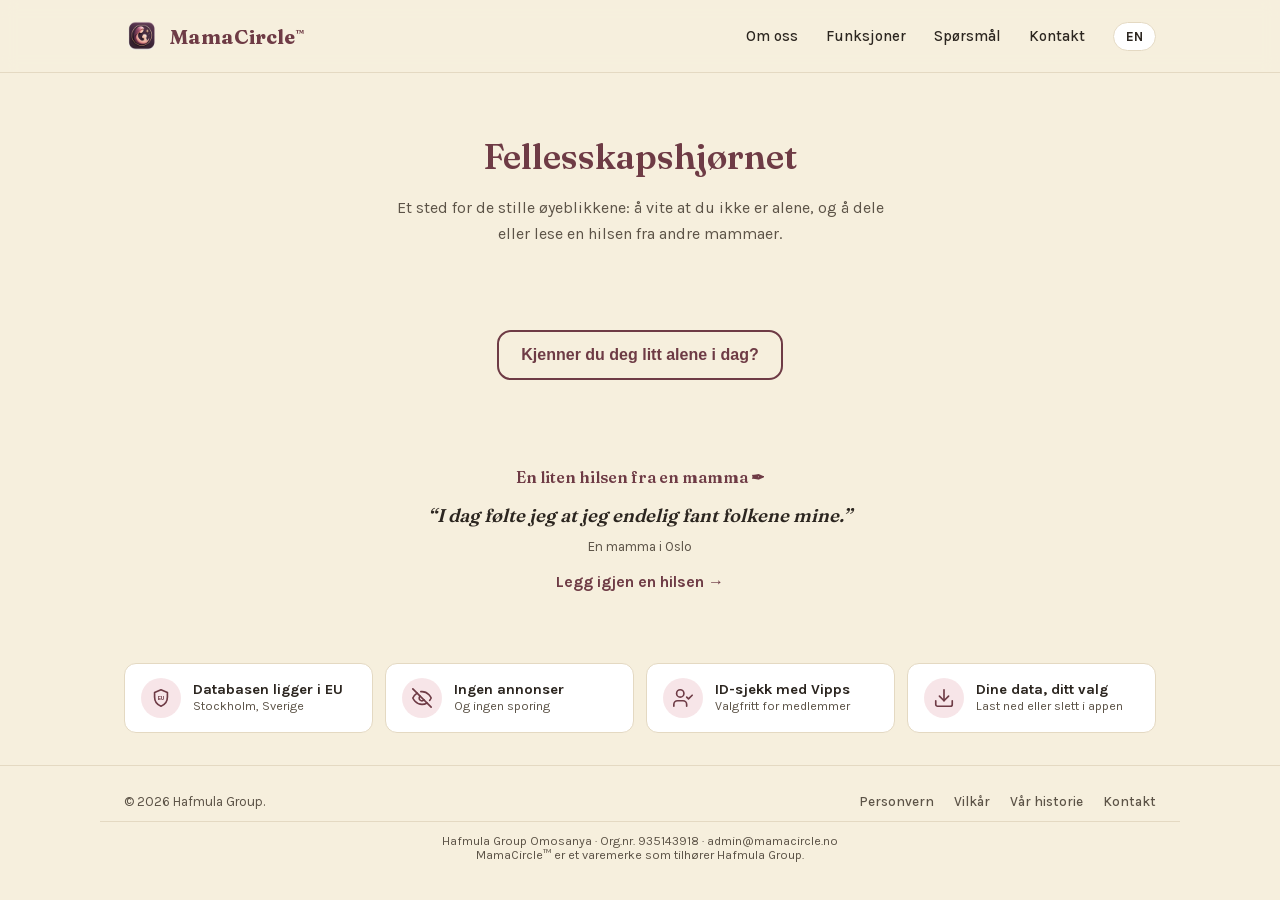
==== commit de2f9540: "Site sweep: events are live, child profile line, footer fallback, dead text - FAQ q6 said the events" ====
--- a/community.html
+++ b/community.html
@@ -101,7 +101,7 @@
       <a href="contact.html" data-i18n="footer.contact">Kontakt</a>
     </div>
   </div>
-  <div class="wrap footer-legal" data-i18n="footer.legal">Hafmula Group Omosanya &middot; Org.nr. 935143918 &middot; <a href="mailto:admin@mamacircle.no">admin@mamacircle.no</a></div>
+  <div class="wrap footer-legal" data-i18n="footer.legal">Hafmula Group Omosanya &middot; Org.nr. 935143918 &middot; <a href="mailto:admin@mamacircle.no">admin@mamacircle.no</a><br>MamaCircle™ er et varemerke som tilhører Hafmula Group.</div>
 </footer>
 
 <script src="i18n.js"></script>
--- a/styles.css
+++ b/styles.css
@@ -603,9 +603,17 @@
   .founder-copy { text-align: center; }
 }
 
-@media (max-width: 620px) {
+/* Phone header: only the brand and the language button. In em, not px, so
+   it also applies on wider screens when someone has set a larger default
+   text size in the browser: at the normal 16px it is exactly 620px, at 24px
+   it is 930px. In px, the four links stopped fitting and pushed the whole
+   page sideways at larger text sizes (found 2026-11-18). */
+@media (max-width: 38.75em) {
   .header-nav { gap: 14px; }
   .header-nav a:not(.lang-toggle) { display: none; }
+}
+
+@media (max-width: 620px) {
   .feature-grid { grid-template-columns: 1fr; }
   .hero { padding: 40px 0 24px; }
   .hero-art { height: 280px; }
@@ -662,3 +670,75 @@
   .trust-item { transition: none; }
   .trust-item:hover { transform: none; }
 }
+
+/* Partner card after the member counts (2026-11-18): MiR, with whom we
+   hosted the Lørenskog outdoor day. Their logo sits on a white chip so the
+   JPEG's white background reads as intended in dark mode too. Both photos
+   are from the day itself: adults' faces blurred, the toddlers seen from
+   behind, re-encoded without location or camera data. Wording says
+   "together with", never an endorsement MiR has not given. */
+.partner { padding: 56px 0; text-align: center; }
+.partner h2 { font-size: clamp(1.6rem, 3vw, 2.2rem); }
+.partner-card {
+  max-width: 820px; margin: 20px auto 0; overflow: hidden;
+  display: grid; grid-template-columns: 300px minmax(0, 1fr); align-items: stretch; text-align: left;
+  background: var(--surface); border: 1px solid var(--border); border-radius: 16px;
+}
+/* contain: size keeps the portrait photos from setting the card's height:
+   the column fills whatever height the text needs, never less than 422px. */
+.partner-photos { display: grid; grid-template-rows: 1fr 1fr; gap: 2px; min-height: 422px; contain: size; background: var(--border); }
+.partner-photo { display: block; width: 100%; height: 100%; object-fit: cover; object-position: 50% 42%; }
+.partner-photo-grill { object-position: 45% 45%; }
+.partner-copy { min-width: 0; overflow-wrap: break-word; padding: 24px 28px; display: flex; flex-direction: column; align-items: flex-start; justify-content: center; }
+.partner-copy .logo-chip { margin-bottom: 14px; }
+.logo-chip {
+  flex: none; display: grid; place-items: center;
+  background: #fff; border: 1px solid var(--border); border-radius: 14px; padding: 10px 14px;
+}
+.logo-chip img { display: block; height: 72px; width: auto; }
+.logo-chip:focus-visible { outline: 2px solid var(--rosewood); outline-offset: 2px; }
+.partner-copy p { margin: 0 0 14px; }
+.partner-event {
+  display: flex; flex-direction: column; gap: 3px;
+  border-left: 3px solid var(--sage); padding: 2px 0 2px 14px; margin: 0 0 14px;
+}
+.partner-label { font-size: .75rem; font-weight: 700; letter-spacing: .06em; text-transform: uppercase; color: var(--sage); }
+.partner-event strong { color: var(--ink); font-size: 1.02rem; }
+.partner-event span:last-child { color: var(--ink-soft); font-size: .92rem; line-height: 1.45; }
+.photo-zoom { position: relative; display: block; min-height: 0; overflow: hidden; cursor: zoom-in; }
+.photo-zoom:focus-visible { outline: 3px solid var(--rosewood); outline-offset: -3px; }
+.zoom-icon {
+  position: absolute; top: 10px; right: 10px; width: 36px; height: 36px; border-radius: 50%;
+  display: grid; place-items: center; background: rgba(20, 20, 20, .6); color: #fff; pointer-events: none;
+  transition: transform .15s;
+}
+.zoom-icon svg { width: 18px; height: 18px; }
+.photo-zoom:hover .zoom-icon { transform: scale(1.1); }
+.photo-dialog { padding: 0; border: 0; background: transparent; max-width: 94vw; max-height: 94vh; overflow: visible; }
+.photo-dialog::backdrop { background: rgba(10, 10, 10, .85); }
+/* The page must not scroll away behind an open photo. */
+html:has(.photo-dialog[open]) { overflow: hidden; }
+.photo-dialog-inner { display: flex; flex-direction: column; align-items: flex-end; gap: 10px; }
+.photo-dialog img { display: block; max-width: 94vw; max-height: calc(94vh - 56px); width: auto; height: auto; border-radius: 10px; }
+.photo-dialog-close {
+  font: inherit; font-weight: 700; color: #2C2620; background: #F6EFDD;
+  border: 0; border-radius: 999px; padding: 8px 16px; cursor: pointer;
+}
+.photo-dialog-close:focus-visible { outline: 3px solid #E8B4BC; outline-offset: 2px; }
+/* One column (photos side by side above the text) up to 760px: between 620
+   and 760 the two-column card left too little room for the text. Phones
+   (up to 620px) look exactly as before; the zoom icon is desktop only. */
+@media (max-width: 760px) {
+  .partner { padding: 40px 0; }
+  .partner-card { grid-template-columns: 1fr; text-align: center; }
+  .partner-photos { contain: none; min-height: 0; grid-template-rows: none; grid-template-columns: 1fr 1fr; }
+  .partner-photo { height: auto; aspect-ratio: 3 / 4; }
+  .partner-photo:not(.partner-photo-grill) { object-position: 50% 78%; }
+  .zoom-icon { display: none; }
+  .partner-copy { padding: 20px; align-items: center; }
+  .partner-event { border-left: 0; border-top: 3px solid var(--sage); padding: 10px 0 0; align-items: center; }
+}
+@media (prefers-reduced-motion: reduce) {
+  .zoom-icon { transition: none; }
+  .photo-zoom:hover .zoom-icon { transform: none; }
+}
